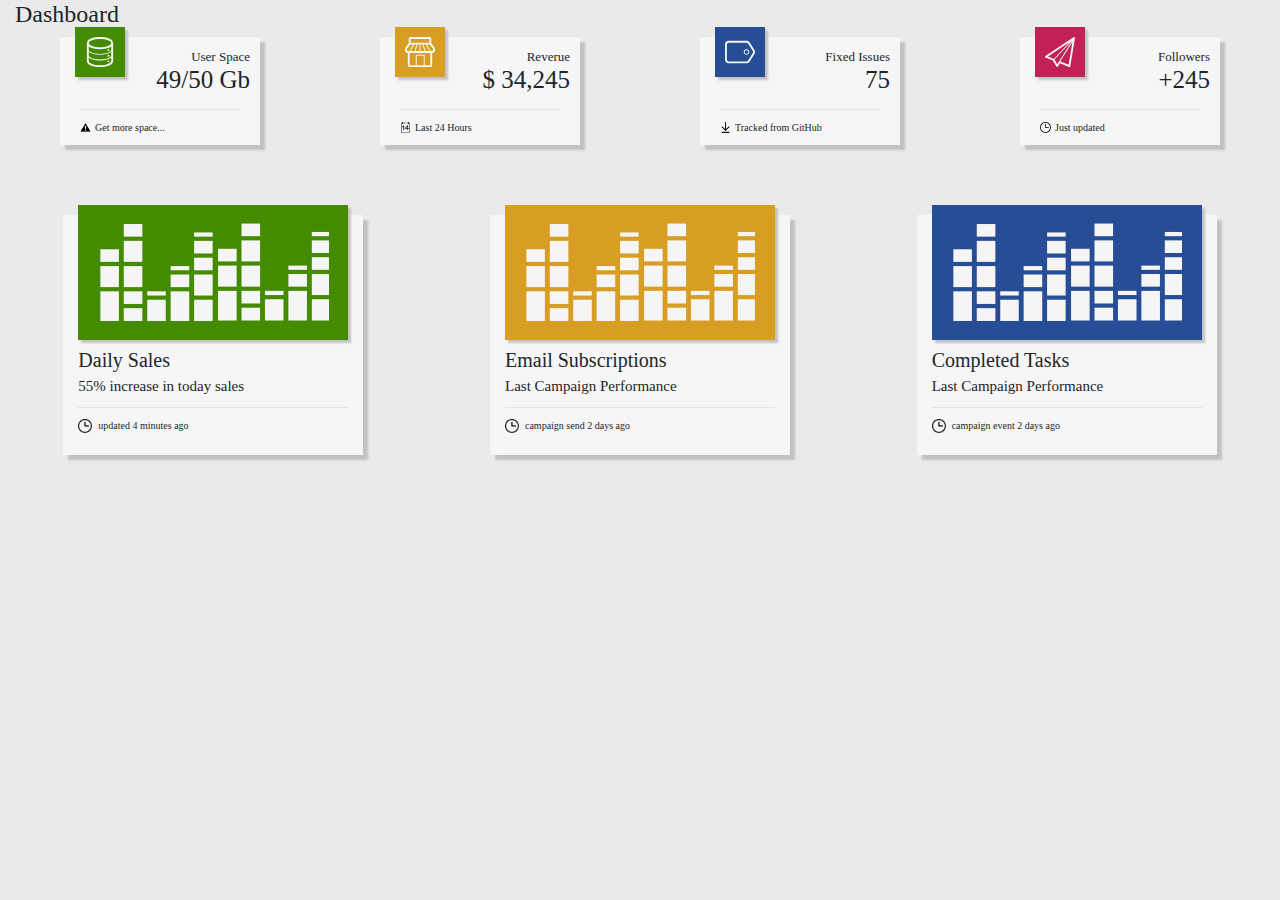
==== Index.html @ d945952d "first commit" ====
<!DOCTYPE html>
<html lang="en">
<head>
    <meta charset="UTF-8">
    <title>Admin Panel</title>
    <link rel="stylesheet" href="https://stackpath.bootstrapcdn.com/bootstrap/4.3.1/css/bootstrap.min.css" integrity="sha384-ggOyR0iXCbMQv3Xipma34MD+dH/1fQ784/j6cY/iJTQUOhcWr7x9JvoRxT2MZw1T" crossorigin="anonymous">
    <link rel="stylesheet" href="style.css">
</head>
<body>


<header class="container-fluid">
    <h4> Dashboard </h4>
</header>

<section class="container-fluid" id="stat">
    <div class="row">
        <div class="col-lg-3 col-md-6 col-12">

            <article id="userSpace" class="clearfix">
                <header>
                    <p> User Space </p>
                </header>
                    <p> 49/50 Gb </p>
                <footer>
                    <p>Get more space...</p>
                </footer>
            </article>

        </div>
        <div class="col-lg-3 col-md-6 col-12">

            <article id="Reverue">
                <header>
                    <p>Reverue</p>
                </header>
                    <p>$ 34,245</p>
                <footer>
                    <p>Last 24 Hours</p>
                </footer>
            </article>

        </div>
        <div class="col-lg-3 col-md-6 col-12">

            <article id="FixedIssues">
                <header>
                    <p>Fixed Issues</p>
                </header>
                    <p>75</p>
                <footer>
                    <p>Tracked from GitHub</p>
                </footer>
            </article>

        </div>
        <div class="col-lg-3 col-md-6 col-12">

            <article id="Followers">
                <header>
                    <p>Followers</p>
                </header>
                <p>+245</p>
                <footer>
                    <p>Just updated</p>
                </footer>
            </article>

        </div>
    </div>
</section>

<section class="container-fluid" id="middle">
    <div class="row">
        <div class="col-lg-4 col-md-4 col-12">
            <article id="DailySales" class="clearfix">
                <header>
                    <p> Daily Sales </p>
                </header>
                <p> 55% increase in today sales </p>
                <footer>
                    <p>updated 4 minutes ago</p>
                </footer>
            </article>
        </div>
        <div class="col-lg-4 col-md-4 col-12">
            <article id="Email" class="clearfix">
                <header>
                    <p> Email Subscriptions </p>
                </header>
                <p> Last Campaign Performance </p>
                <footer>
                    <p>campaign send 2 days ago</p>
                </footer>
            </article>
        </div>
        <div class="col-lg-4 col-md-4 col-12">
            <article id="Tasks" class="clearfix">
                <header>
                    <p> Completed Tasks </p>
                </header>
                <p> Last Campaign Performance </p>
                <footer>
                    <p>campaign event 2 days ago</p>
                </footer>
            </article>
        </div>
    </div>
</section>

<footer class="row"></footer>





<script src="https://code.jquery.com/jquery-3.3.1.slim.min.js" integrity="sha384-q8i/X+965DzO0rT7abK41JStQIAqVgRVzpbzo5smXKp4YfRvH+8abtTE1Pi6jizo" crossorigin="anonymous"></script>
<script src="https://cdnjs.cloudflare.com/ajax/libs/popper.js/1.14.7/umd/popper.min.js" integrity="sha384-UO2eT0CpHqdSJQ6hJty5KVphtPhzWj9WO1clHTMGa3JDZwrnQq4sF86dIHNDz0W1" crossorigin="anonymous"></script>
<script src="https://stackpath.bootstrapcdn.com/bootstrap/4.3.1/js/bootstrap.min.js" integrity="sha384-JjSmVgyd0p3pXB1rRibZUAYoIIy6OrQ6VrjIEaFf/nJGzIxFDsf4x0xIM+B07jRM" crossorigin="anonymous"></script>
</body>
</html>
---- style.css ----
body{background-color: #EAEAEA; font-family: Segoe UI;}


/*start*/
#stat article {width: 200px; margin: 0px auto; background-color: #F6F6F6; box-shadow: 5px 5px 2px #C2C2C2;	}

#stat article header p {text-align: right; font-size: 13px; padding: 10px 10px 0px 0px; margin: 0px;}
#stat article p {text-align: right; font-size: 25px; margin: -5px 10px 0px 0px;}

#stat article header::before{
    content: " "; width: 50px; height: 50px; display: block; position: absolute; margin: -10px 0px 0px 15px;
    background-repeat: no-repeat; background-position: center; background-size: 60%; box-shadow: 3px 3px 2px #C2C2C2;
}

#stat article footer { margin: 10px 20px; border-top: 1px solid #E3E3E3; background-position: left center; background-repeat: no-repeat;}
#stat article footer p { padding: 0px 0px 0px 0px; text-align: left; font-size: 10px;}

/*userSpace*/
#stat article#userSpace header::before {background-image: url("img/data_white.svg"); background-color: #448B00;}
#userSpace footer { background-image: url("img/alert.png"); background-size: 7%; padding: 15px 0px 10px 15px;}

/*Reverue*/
#stat article#Reverue header::before {background-image: url("img/shop_white.svg"); background-color: #D89E24;}
#Reverue footer { background-image: url("img/calendar.png"); background-size: 7%; padding: 15px 0px 10px 15px;}

/*FixedIssues*/
#stat article#FixedIssues header::before {background-image: url("img/tag_white.svg"); background-color: #274D97;}
#FixedIssues footer { background-image: url("img/down.png"); background-size: 7%; padding: 15px 0px 10px 15px;}

/*Followers*/
#stat article#Followers header::before {background-image: url("img/paperplane_white.svg"); background-color: #C32056;}
#Followers footer { background-image: url("img/time.png"); background-size: 7%; padding: 15px 0px 10px 15px;}


/*middle*/
#middle article {width: 300px; height: 240px; margin: 60px auto; background-color: #F6F6F6; box-shadow: 5px 5px 2px #C2C2C2;	}

#middle article header p {text-align: left; font-size: 20px; padding: 130px 0px 0px 15px; margin: 0px;}
#middle article p {text-align: left; font-size: 15px; margin: 0px 0px 0px 15px;}

#middle article header::before {
    content: " "; width: 270px; height: 135px; display: block; position: absolute; margin: -10px 0px 0px 15px;
    background-repeat: no-repeat; background-position: center; background-size: 85%; box-shadow: 3px 3px 2px #C2C2C2;
}

#middle article footer { margin: 10px 15px; border-top: 1px solid #E3E3E3; background-position: left center; background-repeat: no-repeat;}
#middle article footer p { padding: 0px 0px 0px 0px; text-align: left; font-size: 10px;}

/*DailySales*/
#middle article#DailySales header::before {background-image: url("img/graphics.svg"); background-color: #448B00;}
#DailySales footer { background-image: url("img/time.png"); background-size: 5%; padding: 10px 0px 10px 5px;}

/*Email*/
#middle article#Email header::before {background-image: url("img/graphics.svg"); background-color: #D89E24;}
#Email footer { background-image: url("img/time.png"); background-size: 5%; padding: 10px 0px 10px 5px;}

/*Tasks*/
#middle article#Tasks header::before {background-image: url("img/graphics.svg"); background-color: #274D97;}
#Tasks footer { background-image: url("img/time.png"); background-size: 5%; padding: 10px 0px 10px 5px;}


























@media (min-width: 1000px){
    #stat article{width: 200px;}
}
@media (min-width: 800px) and (max-width: 1000px){
    #stat article{width: 300px;}
}
@media (min-width: 650px) and (max-width: 800px){
    #stat article{width: 300px;}
}
@media (min-width: 500px) and (max-width: 650px){
    #stat article{width: 200px;}
}
@media (max-width: 500px){
    #stat article{width: 400px;}
}
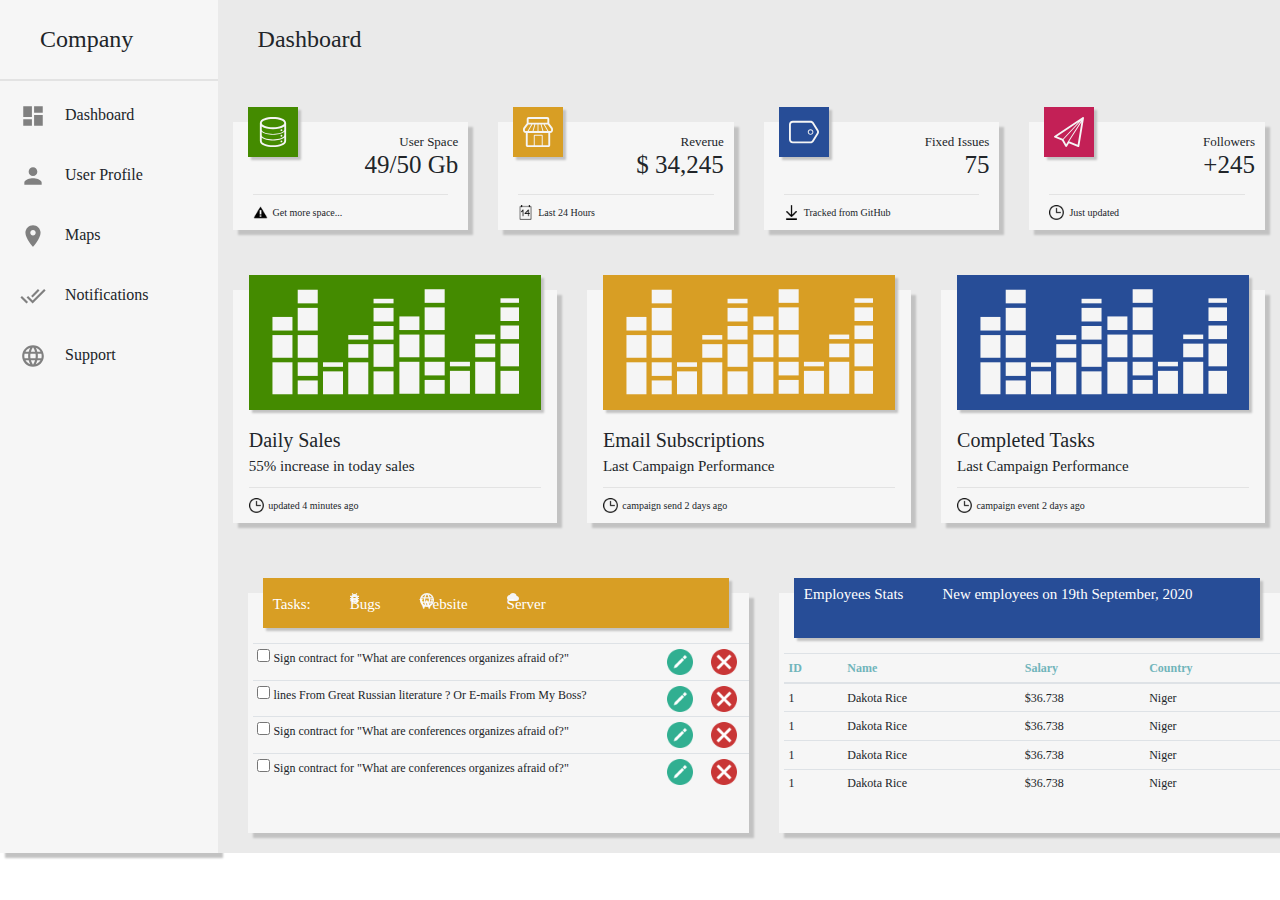
==== commit 92e619de: "third comit" ====
--- a/Index.html
+++ b/Index.html
@@ -8,107 +8,230 @@
 </head>
 <body>
 
-
-<header class="container-fluid">
-    <h4> Dashboard </h4>
-</header>
-
-<section class="container-fluid" id="stat">
+<section class="container-fluid" id="site">
     <div class="row">
-        <div class="col-lg-3 col-md-6 col-12">
-
-            <article id="userSpace" class="clearfix">
-                <header>
-                    <p> User Space </p>
-                </header>
-                    <p> 49/50 Gb </p>
-                <footer>
-                    <p>Get more space...</p>
-                </footer>
-            </article>
-
-        </div>
-        <div class="col-lg-3 col-md-6 col-12">
-
-            <article id="Reverue">
-                <header>
-                    <p>Reverue</p>
-                </header>
-                    <p>$ 34,245</p>
-                <footer>
-                    <p>Last 24 Hours</p>
-                </footer>
-            </article>
-
-        </div>
-        <div class="col-lg-3 col-md-6 col-12">
-
-            <article id="FixedIssues">
-                <header>
-                    <p>Fixed Issues</p>
-                </header>
-                    <p>75</p>
-                <footer>
-                    <p>Tracked from GitHub</p>
-                </footer>
-            </article>
-
-        </div>
-        <div class="col-lg-3 col-md-6 col-12">
-
-            <article id="Followers">
-                <header>
-                    <p>Followers</p>
-                </header>
-                <p>+245</p>
-                <footer>
-                    <p>Just updated</p>
-                </footer>
-            </article>
-
-        </div>
+
+    <section class="container-fluid" id="menu">
+        <div class="row">
+        <article>
+            <header class="container-fluid">
+                <h4> Company </h4>
+            </header>
+            <footer>
+                <ul>
+                    <li class="Dashboard">Dashboard</li>
+                    <li class="UserProfile">User Profile</li>
+                    <li class="Maps">Maps</li>
+                    <li class="Notifications">Notifications</li>
+                    <li class="Support">Support</li>
+                </ul>
+            </footer>
+        </article>
+        </div>
+    </section>
+
+
+    <section class="container-fluid" id="main">
+        <div class="row">
+
+    <header class="container-fluid" id="Dashboard">
+        <h4> Dashboard </h4>
+    </header>
+
+    <section class="container-fluid" id="stat">
+        <div class="row">
+            <div class="col-lg-3 col-md-6 col-sm-2 col-12">
+
+                <article id="userSpace" class="clearfix">
+                    <header>
+                        <p> User Space </p>
+                    </header>
+                        <p> 49/50 Gb </p>
+                    <footer>
+                        <p>Get more space...</p>
+                    </footer>
+                </article>
+
+            </div>
+            <div class="col-lg-3 col-md-6 col-sm-2 col-12">
+
+                <article id="Reverue">
+                    <header>
+                        <p>Reverue</p>
+                    </header>
+                        <p>$ 34,245</p>
+                    <footer>
+                        <p>Last 24 Hours</p>
+                    </footer>
+                </article>
+
+            </div>
+            <div class="col-lg-3 col-md-6 col-sm-2 col-12">
+
+                <article id="FixedIssues">
+                    <header>
+                        <p>Fixed Issues</p>
+                    </header>
+                        <p>75</p>
+                    <footer>
+                        <p>Tracked from GitHub</p>
+                    </footer>
+                </article>
+
+            </div>
+            <div class="col-lg-3 col-md-6 col-sm-2 col-12">
+
+                <article id="Followers">
+                    <header>
+                        <p>Followers</p>
+                    </header>
+                    <p>+245</p>
+                    <footer>
+                        <p>Just updated</p>
+                    </footer>
+                </article>
+
+            </div>
+        </div>
+    </section>
+
+    <section class="container-fluid" id="middle">
+        <div class="row">
+            <div class="col-lg-4 col-md-4 col-12">
+                <article id="DailySales" class="clearfix">
+                    <header>
+                        <p> Daily Sales </p>
+                    </header>
+                    <p> 55% increase in today sales </p>
+                    <footer>
+                        <p>updated 4 minutes ago</p>
+                    </footer>
+                </article>
+            </div>
+            <div class="col-lg-4 col-md-4 col-12">
+                <article id="Email" class="clearfix">
+                    <header>
+                        <p> Email Subscriptions </p>
+                    </header>
+                    <p> Last Campaign Performance </p>
+                    <footer>
+                        <p>campaign send 2 days ago</p>
+                    </footer>
+                </article>
+            </div>
+            <div class="col-lg-4 col-md-4 col-12">
+                <article id="Tasks" class="clearfix">
+                    <header>
+                        <p> Completed Tasks </p>
+                    </header>
+                    <p> Last Campaign Performance </p>
+                    <footer>
+                        <p>campaign event 2 days ago</p>
+                    </footer>
+                </article>
+            </div>
+        </div>
+    </section>
+
+    <section class="container-fluid" id="bottom">
+        <div class="row">
+            <div class="col-lg-6 col-md-2 col-12">
+                <article id="Tasks2" class="clearfix">
+                    <header>
+                        <p> Tasks: </p>
+                        <!--<input type="button" name="Bugs" value="a1">Bugs<Br>-->
+                        <p id="ht1"> Bugs </p>
+                        <p id="ht2"> Website </p>
+                        <p id="ht3"> Server </p>
+                    </header>
+                    <footer>
+                        <table class="table table-sm">
+                            <tbody>
+                            <tr>
+                                <td><input type="checkbox" name="option1" value="a1"> Sign contract for "What are conferences organizes afraid of?" <Br></td>
+                                <td><img src="img/edit.png"></td>
+                                <td><img src="img/remove.png"></td>
+                            </tr>
+                            <tr>
+                                <td><input type="checkbox" name="option2" value="a2"> lines From Great Russian literature ? Or E-mails From My Boss? <Br></td>
+                                <td><img src="img/edit.png"></td>
+                                <td><img src="img/remove.png"></td>
+                            </tr>
+                            <tr>
+                                <td><input type="checkbox" name="option3" value="a3"> Sign contract for "What are conferences organizes afraid of?" <Br></td>
+                                <td><img src="img/edit.png"></td>
+                                <td><img src="img/remove.png"></td>
+                            </tr>
+                            <tr>
+                                <td><input type="checkbox" name="option4" value="a4"> Sign contract for "What are conferences organizes afraid of?" <Br></td>
+                                <td><img src="img/edit.png"></td>
+                                <td><img src="img/remove.png"></td>
+                            </tr>
+                            </tbody>
+                        </table>
+                    </footer>
+                </article>
+            </div>
+
+            <div class="col-lg-6 col-md-2 col-12">
+                <article id="Employees" class="clearfix">
+                    <header>
+                        <p> Employees Stats </p>
+                        <p> New employees on 19th September, 2020 </p>
+                    </header>
+                    <footer>
+                        <table class="table table-sm">
+                            <thead>
+                            <tr>
+                                <th scope="col">ID</th>
+                                <th scope="col">Name</th>
+                                <th scope="col">Salary</th>
+                                <th scope="col">Country</th>
+                            </tr>
+                            </thead>
+                            <tbody>
+                            <tr>
+                                <td scope="row">1</td>
+                                <td>Dakota Rice</td>
+                                <td>$36.738</td>
+                                <td>Niger</td>
+                            </tr>
+                            <tr>
+                                <td scope="row">1</td>
+                                <td>Dakota Rice</td>
+                                <td>$36.738</td>
+                                <td>Niger</td>
+                            </tr>
+                            <tr>
+                                <td scope="row">1</td>
+                                <td>Dakota Rice</td>
+                                <td>$36.738</td>
+                                <td>Niger</td>
+                            </tr>
+                            <tr>
+                                <td scope="row">1</td>
+                                <td>Dakota Rice</td>
+                                <td>$36.738</td>
+                                <td>Niger</td>
+                            </tr>
+                            </tbody>
+                        </table>
+                    </footer>
+                    </footer>
+                </article>
+            </div>
+        </div>
+    </section>
+
+            <footer class="row">
+
+            </footer>
+        </div>
+    </section>
+
     </div>
 </section>
 
-<section class="container-fluid" id="middle">
-    <div class="row">
-        <div class="col-lg-4 col-md-4 col-12">
-            <article id="DailySales" class="clearfix">
-                <header>
-                    <p> Daily Sales </p>
-                </header>
-                <p> 55% increase in today sales </p>
-                <footer>
-                    <p>updated 4 minutes ago</p>
-                </footer>
-            </article>
-        </div>
-        <div class="col-lg-4 col-md-4 col-12">
-            <article id="Email" class="clearfix">
-                <header>
-                    <p> Email Subscriptions </p>
-                </header>
-                <p> Last Campaign Performance </p>
-                <footer>
-                    <p>campaign send 2 days ago</p>
-                </footer>
-            </article>
-        </div>
-        <div class="col-lg-4 col-md-4 col-12">
-            <article id="Tasks" class="clearfix">
-                <header>
-                    <p> Completed Tasks </p>
-                </header>
-                <p> Last Campaign Performance </p>
-                <footer>
-                    <p>campaign event 2 days ago</p>
-                </footer>
-            </article>
-        </div>
-    </div>
-</section>
-
-<footer class="row"></footer>
 
 
 
--- a/style.css
+++ b/style.css
@@ -1,80 +1,115 @@
-body{background-color: #EAEAEA; font-family: Segoe UI;}
+body{; font-family: Segoe UI;}
+#main {background-color: #EAEAEA; width: 83%;}
+#menu {background-color: #F6F6F6; width: 17%; box-shadow: 5px 5px 2px #C2C2C2;}
+#site {display: inline-block; text-align: left;}
 
-
-/*start*/
-#stat article {width: 200px; margin: 0px auto; background-color: #F6F6F6; box-shadow: 5px 5px 2px #C2C2C2;	}
+/*-----------------------------start-----------------------------*/
+#main header#Dashboard {margin: 25px 0px 60px 25px;}
+#stat article { margin: 0px auto; background-color: #F6F6F6; box-shadow: 5px 5px 2px #C2C2C2;	}
 
 #stat article header p {text-align: right; font-size: 13px; padding: 10px 10px 0px 0px; margin: 0px;}
 #stat article p {text-align: right; font-size: 25px; margin: -5px 10px 0px 0px;}
 
 #stat article header::before{
-    content: " "; width: 50px; height: 50px; display: block; position: absolute; margin: -10px 0px 0px 15px;
+    content: " "; width: 50px; height: 50px; display: block; position: absolute; margin: -15px 0px 0px 15px;
     background-repeat: no-repeat; background-position: center; background-size: 60%; box-shadow: 3px 3px 2px #C2C2C2;
 }
 
 #stat article footer { margin: 10px 20px; border-top: 1px solid #E3E3E3; background-position: left center; background-repeat: no-repeat;}
-#stat article footer p { padding: 0px 0px 0px 0px; text-align: left; font-size: 10px;}
+#stat article footer p { padding: 0px 0px 0px 5px; text-align: left; font-size: 10px;}
 
 /*userSpace*/
 #stat article#userSpace header::before {background-image: url("img/data_white.svg"); background-color: #448B00;}
-#userSpace footer { background-image: url("img/alert.png"); background-size: 7%; padding: 15px 0px 10px 15px;}
+#userSpace footer { background-image: url("img/alert.png"); background-size: 15px; padding: 15px 0px 10px 15px;}
 
 /*Reverue*/
 #stat article#Reverue header::before {background-image: url("img/shop_white.svg"); background-color: #D89E24;}
-#Reverue footer { background-image: url("img/calendar.png"); background-size: 7%; padding: 15px 0px 10px 15px;}
+#Reverue footer { background-image: url("img/calendar.png"); background-size: 15px; padding: 15px 0px 10px 15px;}
 
 /*FixedIssues*/
 #stat article#FixedIssues header::before {background-image: url("img/tag_white.svg"); background-color: #274D97;}
-#FixedIssues footer { background-image: url("img/down.png"); background-size: 7%; padding: 15px 0px 10px 15px;}
+#FixedIssues footer { background-image: url("img/down.png"); background-size: 15px; padding: 15px 0px 10px 15px;}
 
 /*Followers*/
 #stat article#Followers header::before {background-image: url("img/paperplane_white.svg"); background-color: #C32056;}
-#Followers footer { background-image: url("img/time.png"); background-size: 7%; padding: 15px 0px 10px 15px;}
+#Followers footer { background-image: url("img/time.png"); background-size: 15px; padding: 15px 0px 10px 15px;}
 
 
-/*middle*/
-#middle article {width: 300px; height: 240px; margin: 60px auto; background-color: #F6F6F6; box-shadow: 5px 5px 2px #C2C2C2;	}
+/*-----------------------------middle-----------------------------*/
+/*width: 300px; height: 240px;*/
+#middle article { margin: 50px auto; background-color: #F6F6F6; box-shadow: 5px 5px 2px #C2C2C2;	}
 
-#middle article header p {text-align: left; font-size: 20px; padding: 130px 0px 0px 15px; margin: 0px;}
-#middle article p {text-align: left; font-size: 15px; margin: 0px 0px 0px 15px;}
+#middle article header p {text-align: left; font-size: 20px; padding: 0px 0px 0px 5%; margin: 0px;}
+#middle article p {text-align: left; font-size: 15px; margin: 0px 0px 0px 5%;}
 
 #middle article header::before {
-    content: " "; width: 270px; height: 135px; display: block; position: absolute; margin: -10px 0px 0px 15px;
-    background-repeat: no-repeat; background-position: center; background-size: 85%; box-shadow: 3px 3px 2px #C2C2C2;
+    content: " "; width: 90%; height: 135px; display: block; margin: 0px 0px 0px 5%;
+    background-repeat: no-repeat; background-position: center; position: relative; bottom: 15px; background-size: 85%; box-shadow: 3px 3px 2px #C2C2C2;
 }
 
-#middle article footer { margin: 10px 15px; border-top: 1px solid #E3E3E3; background-position: left center; background-repeat: no-repeat;}
+#middle article footer { margin: 10px 5%; border-top: 1px solid #E3E3E3; background-position: left center; background-repeat: no-repeat;}
 #middle article footer p { padding: 0px 0px 0px 0px; text-align: left; font-size: 10px;}
 
 /*DailySales*/
 #middle article#DailySales header::before {background-image: url("img/graphics.svg"); background-color: #448B00;}
-#DailySales footer { background-image: url("img/time.png"); background-size: 5%; padding: 10px 0px 10px 5px;}
+#DailySales footer { background-image: url("img/time.png"); background-size: 15px; padding: 10px 0px 10px 5px;}
 
 /*Email*/
 #middle article#Email header::before {background-image: url("img/graphics.svg"); background-color: #D89E24;}
-#Email footer { background-image: url("img/time.png"); background-size: 5%; padding: 10px 0px 10px 5px;}
+#Email footer { background-image: url("img/time.png"); background-size: 15px; padding: 10px 0px 10px 5px;}
 
 /*Tasks*/
 #middle article#Tasks header::before {background-image: url("img/graphics.svg"); background-color: #274D97;}
-#Tasks footer { background-image: url("img/time.png"); background-size: 5%; padding: 10px 0px 10px 5px;}
+#Tasks footer { background-image: url("img/time.png"); background-size: 15px; padding: 10px 0px 10px 5px;}
 
 
+/*-----------------------------bottom-----------------------------width: 450px;*/
+#bottom article { height: 240px; margin: 20px auto; background-color: #F6F6F6; box-shadow: 5px 5px 2px #C2C2C2;	}
+
+#bottom article header p {text-align: left; font-size: 15px; color: white; margin: 15px 25px 0px 10px; display: inline-block; }
+
+#bottom article header {
+    content: " "; width: 93%; height: 50px; display: block; position: relative; bottom: 15px; margin: 0px 0px 0px 3%;
+    background-repeat: no-repeat; background-position: center; background-size: 85%; box-shadow: 3px 3px 2px #C2C2C2;
+}
+
+#bottom article footer table { padding: 0px 0px 0px 0px; text-align: left; font-size: 12px;}
+#bottom article footer table th { color: #71B5BB;}
+#bottom article footer table img { width: 26px;}
+
+/*Tasks2*/
+#bottom article#Tasks2 header {background-color: #D89E24;}
+#bottom article header p#ht1 { background-image: url("img/bug.svg"); background-size: 30%; background-repeat: no-repeat;}
+#bottom article header p#ht2 { background-image: url("img/web.svg"); background-size: 30%; background-repeat: no-repeat;}
+#bottom article header p#ht3 { background-image: url("img/cloud.svg"); background-size: 30%; background-repeat: no-repeat;}
+
+#Tasks2 footer {padding: 0px 0px 10px 5px;}
+
+/*Employees*/
+#bottom article#Employees header {background-color: #274D97; height: 60px;}
+#Employees footer {padding: 0px 0px 10px 5px;}
+#bottom article#Employees header p {text-align: left; font-size: 15px; color: white; margin: 5px 25px 0px 10px; display: inline-block; }
 
 
+/*-----------------------------Menu-----------------------------*/
+#menu article {width: 100%;	}
+#menu article footer { margin: 10px 0px; border-top: 2px solid #E3E3E3;}
+#menu article header { margin: 25px 25px;}
 
+#menu li.Dashboard{ list-style: none; background-image: url("img/dashboard_gray.svg"); background-repeat: no-repeat; background-size: 26px;  background-position: left center;}
+#menu li.UserProfile{ list-style: none; background-image: url("img/account_gray.svg"); background-repeat: no-repeat; background-size: 26px;  background-position: left center;}
+#menu li.Maps{ list-style: none; background-image: url("img/map_gray.svg"); background-repeat: no-repeat; background-size: 26px;  background-position: left center;}
+#menu li.Notifications{ list-style: none; background-image: url("img/notify_gray.svg"); background-repeat: no-repeat; background-size: 26px;  background-position: left center;}
+#menu li.Support{ list-style: none; background-image: url("img/support_gray.svg"); background-repeat: no-repeat; background-size: 26px; background-position: left center;}
 
-
-
-
-
-
-
-
-
-
-
-
-
+#menu li {margin: 10px -20px; width: 100%; height: 50px; padding: 12px 45px;}
+#menu li:hover {
+    background-color: #C32056;
+    color: white;
+    transition: 0.5s;
+}
+#menu li.Dashboard:hover {background-image: url("img/dashboard_white.svg");}
+#menu li.UserProfile:hover {background-image: url("img/account_white.svg");}
 
 
 
@@ -84,17 +119,25 @@
 
 
 @media (min-width: 1000px){
-    #stat article{width: 200px;}
+    #stat article{width: 100%;}
 }
 @media (min-width: 800px) and (max-width: 1000px){
-    #stat article{width: 300px;}
+    #stat article{margin-bottom: 40px;}
+    #middle article{ margin-top: 10px;}
 }
 @media (min-width: 650px) and (max-width: 800px){
-    #stat article{width: 300px;}
+    #stat article{margin-bottom: 40px;}
+    #middle article{ margin-top: 10px;}
+    #menu {visibility: hidden;}
+    #main {width: 100%;}
 }
 @media (min-width: 500px) and (max-width: 650px){
-    #stat article{width: 200px;}
+    #stat article{ margin-bottom: 40px;}
+    #menu {visibility: hidden;}
+    #main {width: 100%;}
 }
 @media (max-width: 500px){
     #stat article{width: 400px;}
+    #menu {visibility: hidden;}
+    #main {width: 100%;}
 }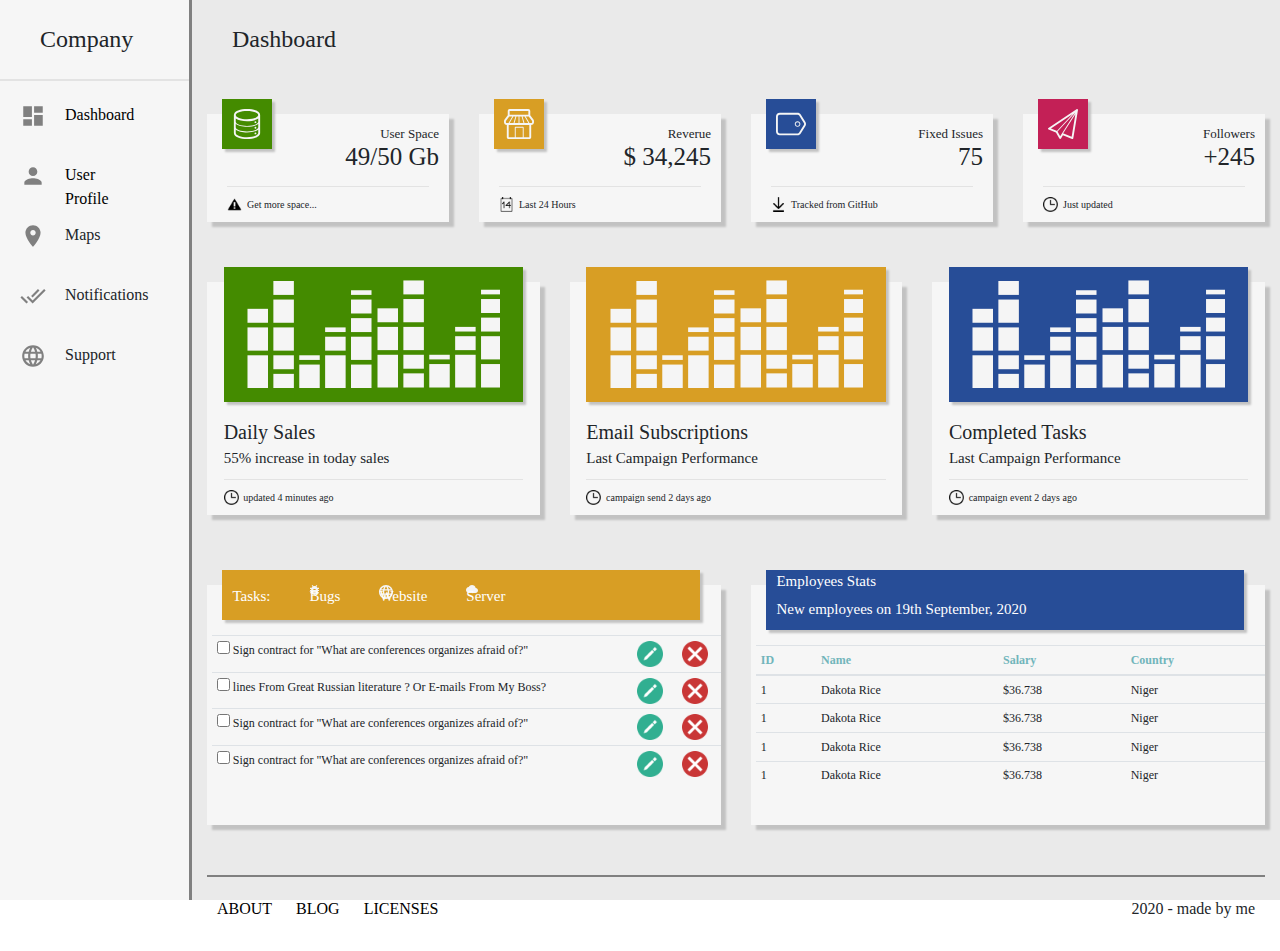
==== commit f042a2ab: "comit2" ====
--- a/Index.html
+++ b/Index.html
@@ -8,10 +8,10 @@
 </head>
 <body>
 
-<section class="container-fluid" id="site">
+<section class="container-fluid" id="site" >
     <div class="row">
 
-    <section class="container-fluid" id="menu">
+    <section class="container-fluid" id="menu" style="height: 100vh">
         <div class="row">
         <article>
             <header class="container-fluid">
@@ -19,8 +19,8 @@
             </header>
             <footer>
                 <ul>
-                    <li class="Dashboard">Dashboard</li>
-                    <li class="UserProfile">User Profile</li>
+                    <a href="index.html" class="ref"><li class="Dashboard">Dashboard</li></a>
+                    <a href="userProfile.html" class="ref"><li class="UserProfile">User Profile</li></a>
                     <li class="Maps">Maps</li>
                     <li class="Notifications">Notifications</li>
                     <li class="Support">Support</li>
@@ -30,204 +30,207 @@
         </div>
     </section>
 
-
-    <section class="container-fluid" id="main">
-        <div class="row">
-
-    <header class="container-fluid" id="Dashboard">
-        <h4> Dashboard </h4>
-    </header>
-
-    <section class="container-fluid" id="stat">
-        <div class="row">
-            <div class="col-lg-3 col-md-6 col-sm-2 col-12">
-
-                <article id="userSpace" class="clearfix">
-                    <header>
-                        <p> User Space </p>
-                    </header>
-                        <p> 49/50 Gb </p>
-                    <footer>
-                        <p>Get more space...</p>
-                    </footer>
-                </article>
-
+        <main class="container-fluid" id="main"  style="height: 100vh; display: flex; flex-direction: column; min-height: 100%;">
+            <div style="flex: 1 0 auto;">
+                <header id="Dashboard">
+                    <h4> Dashboard </h4>
+                </header>
+
+                <section class="row" id="stat">
+
+                        <div class="col-lg-3 col-md-6 col-sm-2 col-12">
+
+                            <article id="userSpace" class="clearfix">
+                                <header>
+                                    <p> User Space </p>
+                                </header>
+                                    <p> 49/50 Gb </p>
+                                <footer>
+                                    <p>Get more space...</p>
+                                </footer>
+                            </article>
+
+                        </div>
+                        <div class="col-lg-3 col-md-6 col-sm-2 col-12">
+
+                            <article id="Reverue">
+                                <header>
+                                    <p>Reverue</p>
+                                </header>
+                                    <p>$ 34,245</p>
+                                <footer>
+                                    <p>Last 24 Hours</p>
+                                </footer>
+                            </article>
+
+                        </div>
+                        <div class="col-lg-3 col-md-6 col-sm-2 col-12">
+
+                            <article id="FixedIssues">
+                                <header>
+                                    <p>Fixed Issues</p>
+                                </header>
+                                    <p>75</p>
+                                <footer>
+                                    <p>Tracked from GitHub</p>
+                                </footer>
+                            </article>
+
+                        </div>
+                        <div class="col-lg-3 col-md-6 col-sm-2 col-12">
+
+                            <article id="Followers">
+                                <header>
+                                    <p>Followers</p>
+                                </header>
+                                <p>+245</p>
+                                <footer>
+                                    <p>Just updated</p>
+                                </footer>
+                            </article>
+
+                        </div>
+
+                </section>
+
+                <section class="row" id="middle">
+
+                        <div class="col-lg-4 col-md-4 col-12">
+                            <article id="DailySales" class="clearfix">
+                                <header>
+                                    <p> Daily Sales </p>
+                                </header>
+                                <p> 55% increase in today sales </p>
+                                <footer>
+                                    <p>updated 4 minutes ago</p>
+                                </footer>
+                            </article>
+                        </div>
+                        <div class="col-lg-4 col-md-4 col-12">
+                            <article id="Email" class="clearfix">
+                                <header>
+                                    <p> Email Subscriptions </p>
+                                </header>
+                                <p> Last Campaign Performance </p>
+                                <footer>
+                                    <p>campaign send 2 days ago</p>
+                                </footer>
+                            </article>
+                        </div>
+                        <div class="col-lg-4 col-md-4 col-12">
+                            <article id="Tasks" class="clearfix">
+                                <header>
+                                    <p> Completed Tasks </p>
+                                </header>
+                                <p> Last Campaign Performance </p>
+                                <footer>
+                                    <p>campaign event 2 days ago</p>
+                                </footer>
+                            </article>
+                        </div>
+
+                </section>
+
+                <section class="row" id="bottom">
+
+                        <div class="col-lg-6 col-md-6 col-12">
+                            <article id="Tasks2" class="clearfix">
+                                <header>
+                                    <p> Tasks: </p>
+                                    <!--<input type="button" name="Bugs" value="a1">Bugs<Br>-->
+                                    <p id="ht1"> Bugs </p>
+                                    <p id="ht2"> Website </p>
+                                    <p id="ht3"> Server </p>
+                                </header>
+                                <footer>
+                                    <table class="table table-sm">
+                                        <tbody>
+                                        <tr>
+                                            <td><input type="checkbox" name="option1" value="a1"> Sign contract for "What are conferences organizes afraid of?" <Br></td>
+                                            <td><img src="img/edit.png"></td>
+                                            <td><img src="img/remove.png"></td>
+                                        </tr>
+                                        <tr>
+                                            <td><input type="checkbox" name="option2" value="a2"> lines From Great Russian literature ? Or E-mails From My Boss? <Br></td>
+                                            <td><img src="img/edit.png"></td>
+                                            <td><img src="img/remove.png"></td>
+                                        </tr>
+                                        <tr>
+                                            <td><input type="checkbox" name="option3" value="a3"> Sign contract for "What are conferences organizes afraid of?" <Br></td>
+                                            <td><img src="img/edit.png"></td>
+                                            <td><img src="img/remove.png"></td>
+                                        </tr>
+                                        <tr>
+                                            <td><input type="checkbox" name="option4" value="a4"> Sign contract for "What are conferences organizes afraid of?" <Br></td>
+                                            <td><img src="img/edit.png"></td>
+                                            <td><img src="img/remove.png"></td>
+                                        </tr>
+                                        </tbody>
+                                    </table>
+                                </footer>
+                            </article>
+                        </div>
+
+                        <div class="col-lg-6 col-md-6 col-12">
+                            <article id="Employees" class="clearfix">
+                                <header>
+                                    <p> Employees Stats </p>
+                                    <p> New employees on 19th September, 2020 </p>
+                                </header>
+                                <footer>
+                                    <table class="table table-sm">
+                                        <thead>
+                                        <tr>
+                                            <th scope="col">ID</th>
+                                            <th scope="col">Name</th>
+                                            <th scope="col">Salary</th>
+                                            <th scope="col">Country</th>
+                                        </tr>
+                                        </thead>
+                                        <tbody>
+                                        <tr>
+                                            <td scope="row">1</td>
+                                            <td>Dakota Rice</td>
+                                            <td>$36.738</td>
+                                            <td>Niger</td>
+                                        </tr>
+                                        <tr>
+                                            <td scope="row">1</td>
+                                            <td>Dakota Rice</td>
+                                            <td>$36.738</td>
+                                            <td>Niger</td>
+                                        </tr>
+                                        <tr>
+                                            <td scope="row">1</td>
+                                            <td>Dakota Rice</td>
+                                            <td>$36.738</td>
+                                            <td>Niger</td>
+                                        </tr>
+                                        <tr>
+                                            <td scope="row">1</td>
+                                            <td>Dakota Rice</td>
+                                            <td>$36.738</td>
+                                            <td>Niger</td>
+                                        </tr>
+                                        </tbody>
+                                    </table>
+                                </footer>
+                                </footer>
+                            </article>
+                        </div>
+
+                </section>
             </div>
-            <div class="col-lg-3 col-md-6 col-sm-2 col-12">
-
-                <article id="Reverue">
-                    <header>
-                        <p>Reverue</p>
-                    </header>
-                        <p>$ 34,245</p>
-                    <footer>
-                        <p>Last 24 Hours</p>
-                    </footer>
-                </article>
-
+            <div style="flex: 0 0 auto;">
+                <footer  id="footer">
+                    <p ><a href="#">ABOUT</a></p>
+                    <p ><a href="#">BLOG</a></p>
+                    <p ><a href="#">LICENSES</a></p>
+
+                    <p class="right">2020 - made by me</p>
+                </footer>
             </div>
-            <div class="col-lg-3 col-md-6 col-sm-2 col-12">
-
-                <article id="FixedIssues">
-                    <header>
-                        <p>Fixed Issues</p>
-                    </header>
-                        <p>75</p>
-                    <footer>
-                        <p>Tracked from GitHub</p>
-                    </footer>
-                </article>
-
-            </div>
-            <div class="col-lg-3 col-md-6 col-sm-2 col-12">
-
-                <article id="Followers">
-                    <header>
-                        <p>Followers</p>
-                    </header>
-                    <p>+245</p>
-                    <footer>
-                        <p>Just updated</p>
-                    </footer>
-                </article>
-
-            </div>
-        </div>
-    </section>
-
-    <section class="container-fluid" id="middle">
-        <div class="row">
-            <div class="col-lg-4 col-md-4 col-12">
-                <article id="DailySales" class="clearfix">
-                    <header>
-                        <p> Daily Sales </p>
-                    </header>
-                    <p> 55% increase in today sales </p>
-                    <footer>
-                        <p>updated 4 minutes ago</p>
-                    </footer>
-                </article>
-            </div>
-            <div class="col-lg-4 col-md-4 col-12">
-                <article id="Email" class="clearfix">
-                    <header>
-                        <p> Email Subscriptions </p>
-                    </header>
-                    <p> Last Campaign Performance </p>
-                    <footer>
-                        <p>campaign send 2 days ago</p>
-                    </footer>
-                </article>
-            </div>
-            <div class="col-lg-4 col-md-4 col-12">
-                <article id="Tasks" class="clearfix">
-                    <header>
-                        <p> Completed Tasks </p>
-                    </header>
-                    <p> Last Campaign Performance </p>
-                    <footer>
-                        <p>campaign event 2 days ago</p>
-                    </footer>
-                </article>
-            </div>
-        </div>
-    </section>
-
-    <section class="container-fluid" id="bottom">
-        <div class="row">
-            <div class="col-lg-6 col-md-2 col-12">
-                <article id="Tasks2" class="clearfix">
-                    <header>
-                        <p> Tasks: </p>
-                        <!--<input type="button" name="Bugs" value="a1">Bugs<Br>-->
-                        <p id="ht1"> Bugs </p>
-                        <p id="ht2"> Website </p>
-                        <p id="ht3"> Server </p>
-                    </header>
-                    <footer>
-                        <table class="table table-sm">
-                            <tbody>
-                            <tr>
-                                <td><input type="checkbox" name="option1" value="a1"> Sign contract for "What are conferences organizes afraid of?" <Br></td>
-                                <td><img src="img/edit.png"></td>
-                                <td><img src="img/remove.png"></td>
-                            </tr>
-                            <tr>
-                                <td><input type="checkbox" name="option2" value="a2"> lines From Great Russian literature ? Or E-mails From My Boss? <Br></td>
-                                <td><img src="img/edit.png"></td>
-                                <td><img src="img/remove.png"></td>
-                            </tr>
-                            <tr>
-                                <td><input type="checkbox" name="option3" value="a3"> Sign contract for "What are conferences organizes afraid of?" <Br></td>
-                                <td><img src="img/edit.png"></td>
-                                <td><img src="img/remove.png"></td>
-                            </tr>
-                            <tr>
-                                <td><input type="checkbox" name="option4" value="a4"> Sign contract for "What are conferences organizes afraid of?" <Br></td>
-                                <td><img src="img/edit.png"></td>
-                                <td><img src="img/remove.png"></td>
-                            </tr>
-                            </tbody>
-                        </table>
-                    </footer>
-                </article>
-            </div>
-
-            <div class="col-lg-6 col-md-2 col-12">
-                <article id="Employees" class="clearfix">
-                    <header>
-                        <p> Employees Stats </p>
-                        <p> New employees on 19th September, 2020 </p>
-                    </header>
-                    <footer>
-                        <table class="table table-sm">
-                            <thead>
-                            <tr>
-                                <th scope="col">ID</th>
-                                <th scope="col">Name</th>
-                                <th scope="col">Salary</th>
-                                <th scope="col">Country</th>
-                            </tr>
-                            </thead>
-                            <tbody>
-                            <tr>
-                                <td scope="row">1</td>
-                                <td>Dakota Rice</td>
-                                <td>$36.738</td>
-                                <td>Niger</td>
-                            </tr>
-                            <tr>
-                                <td scope="row">1</td>
-                                <td>Dakota Rice</td>
-                                <td>$36.738</td>
-                                <td>Niger</td>
-                            </tr>
-                            <tr>
-                                <td scope="row">1</td>
-                                <td>Dakota Rice</td>
-                                <td>$36.738</td>
-                                <td>Niger</td>
-                            </tr>
-                            <tr>
-                                <td scope="row">1</td>
-                                <td>Dakota Rice</td>
-                                <td>$36.738</td>
-                                <td>Niger</td>
-                            </tr>
-                            </tbody>
-                        </table>
-                    </footer>
-                    </footer>
-                </article>
-            </div>
-        </div>
-    </section>
-
-            <footer class="row">
-
-            </footer>
-        </div>
-    </section>
+    </main>
 
     </div>
 </section>
--- a/style.css
+++ b/style.css
@@ -1,7 +1,7 @@
 body{; font-family: Segoe UI;}
-#main {background-color: #EAEAEA; width: 83%;}
-#menu {background-color: #F6F6F6; width: 17%; box-shadow: 5px 5px 2px #C2C2C2;}
-#site {display: inline-block; text-align: left;}
+#main {background-color: #EAEAEA; display: block; float: left; width: 85%;}
+#menu {background-color: #F6F6F6; width: 15%; display: block; float: left; border-right: 3px solid gray;}
+/*#site {display: inline-block; text-align: left;}
 
 /*-----------------------------start-----------------------------*/
 #main header#Dashboard {margin: 25px 0px 60px 25px;}
@@ -88,7 +88,7 @@
 /*Employees*/
 #bottom article#Employees header {background-color: #274D97; height: 60px;}
 #Employees footer {padding: 0px 0px 10px 5px;}
-#bottom article#Employees header p {text-align: left; font-size: 15px; color: white; margin: 5px 25px 0px 10px; display: inline-block; }
+#bottom article#Employees header p {text-align: left; font-size: 15px; color: white; margin: 5px 25px 0px 10px; display: block; }
 
 
 /*-----------------------------Menu-----------------------------*/
@@ -106,15 +106,18 @@
 #menu li:hover {
     background-color: #C32056;
     color: white;
-    transition: 0.5s;
+    transition: 0.4s;
 }
 #menu li.Dashboard:hover {background-image: url("img/dashboard_white.svg");}
 #menu li.UserProfile:hover {background-image: url("img/account_white.svg");}
+#menu a.ref {color: black; text-decoration: none;}
 
-
-
-
-
+/*-----------------------------Footer-----------------------------*/
+#footer { margin: 30px 0px; border-top: 2px solid gray;}
+#footer p { margin: 20px 10px 0px 10px; text-align: left; display: inline-block;}
+#footer a {color: black; text-decoration: none; transition: 0.4s;}
+#footer footer a:hover {font-weight: bold;}
+#footer p.right { float: right; }
 
 
 
@@ -128,16 +131,16 @@
 @media (min-width: 650px) and (max-width: 800px){
     #stat article{margin-bottom: 40px;}
     #middle article{ margin-top: 10px;}
-    #menu {visibility: hidden;}
+    #menu {display: none;}
     #main {width: 100%;}
 }
 @media (min-width: 500px) and (max-width: 650px){
     #stat article{ margin-bottom: 40px;}
-    #menu {visibility: hidden;}
+    #menu {display: none;}
     #main {width: 100%;}
 }
 @media (max-width: 500px){
     #stat article{width: 400px;}
-    #menu {visibility: hidden;}
+    #menu {display: none;}
     #main {width: 100%;}
 }